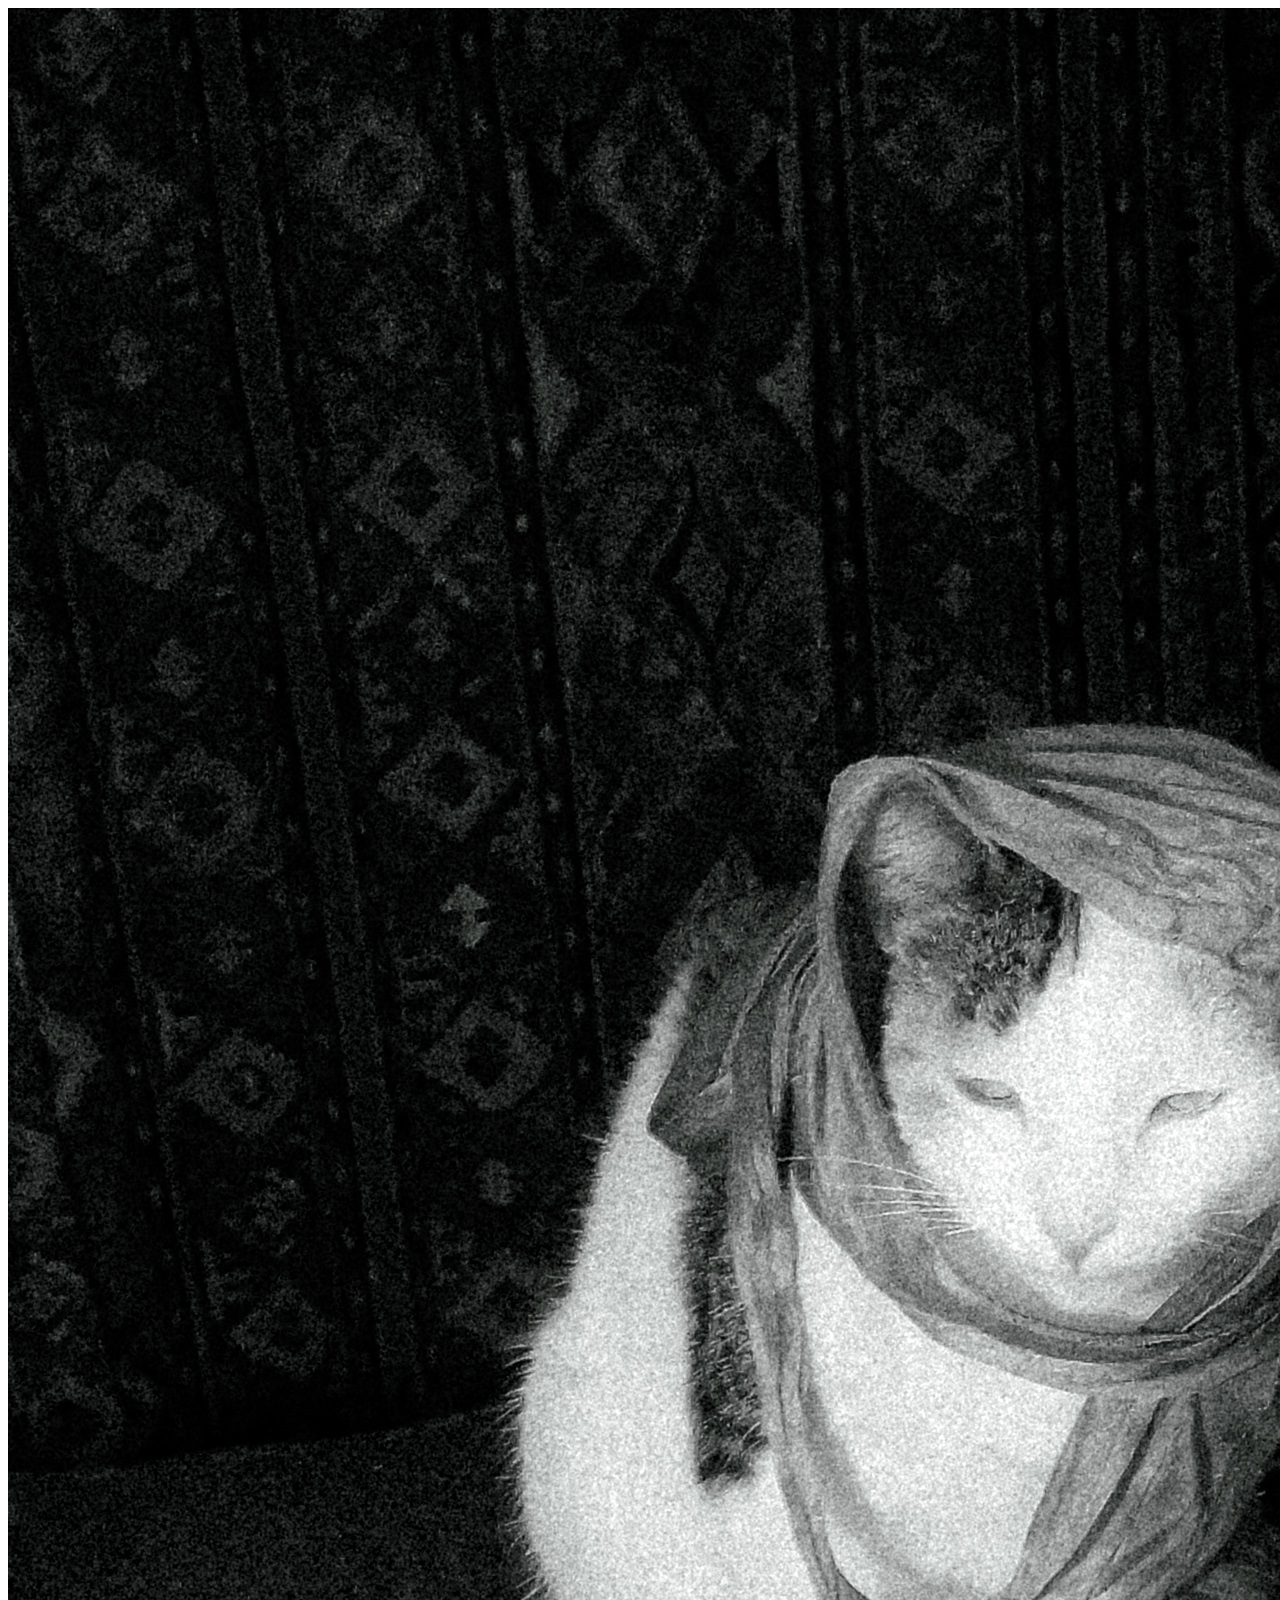
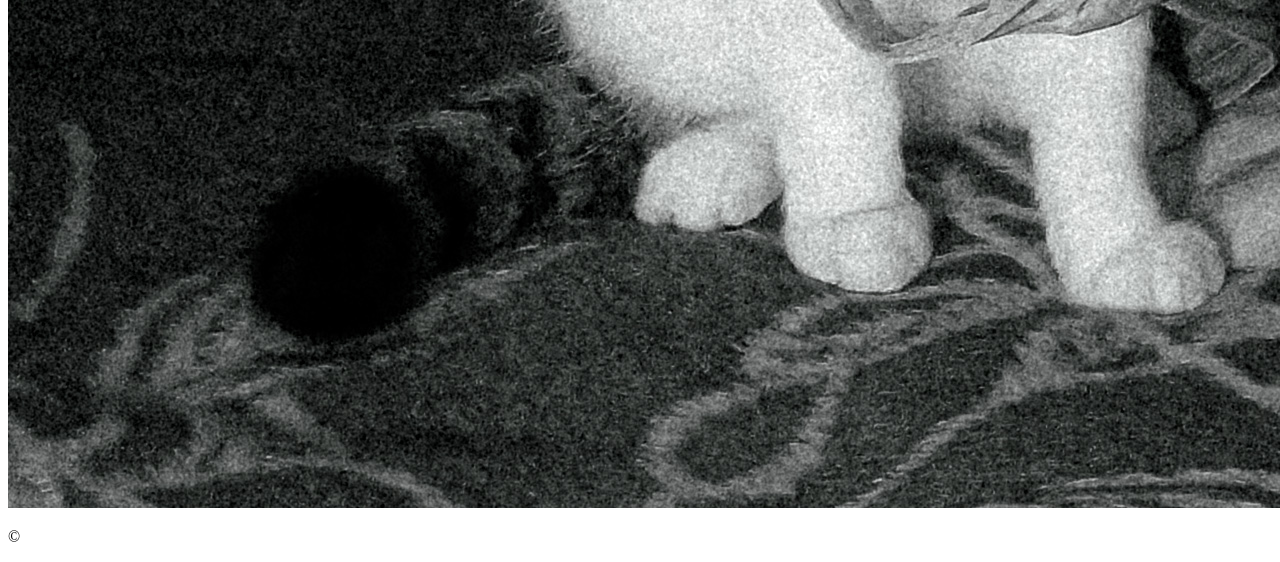
==== Index.html @ 277b0800 "new files with new structure" ====
<!DOCTYPE html>
<html lang="en-ZA">
<head>
    <meta charset="UTF-8">
    <meta name="viewport" content="width=device-width, initial-scale=1.0">
    <title> Layouts </title></title>
    <link rel="stylesheet" href="main.css">
</head>
<body>
  <main>
    <div></div>
    <div><a href="Ginger.html"><img src="images/Ginger.jpg" alt="cat"></a></div>
    <div></div>
    <div></div>
    <div id="ext"><p>&copy;</p></p></div>
    <div></div>
  </main>
</body>
</html>
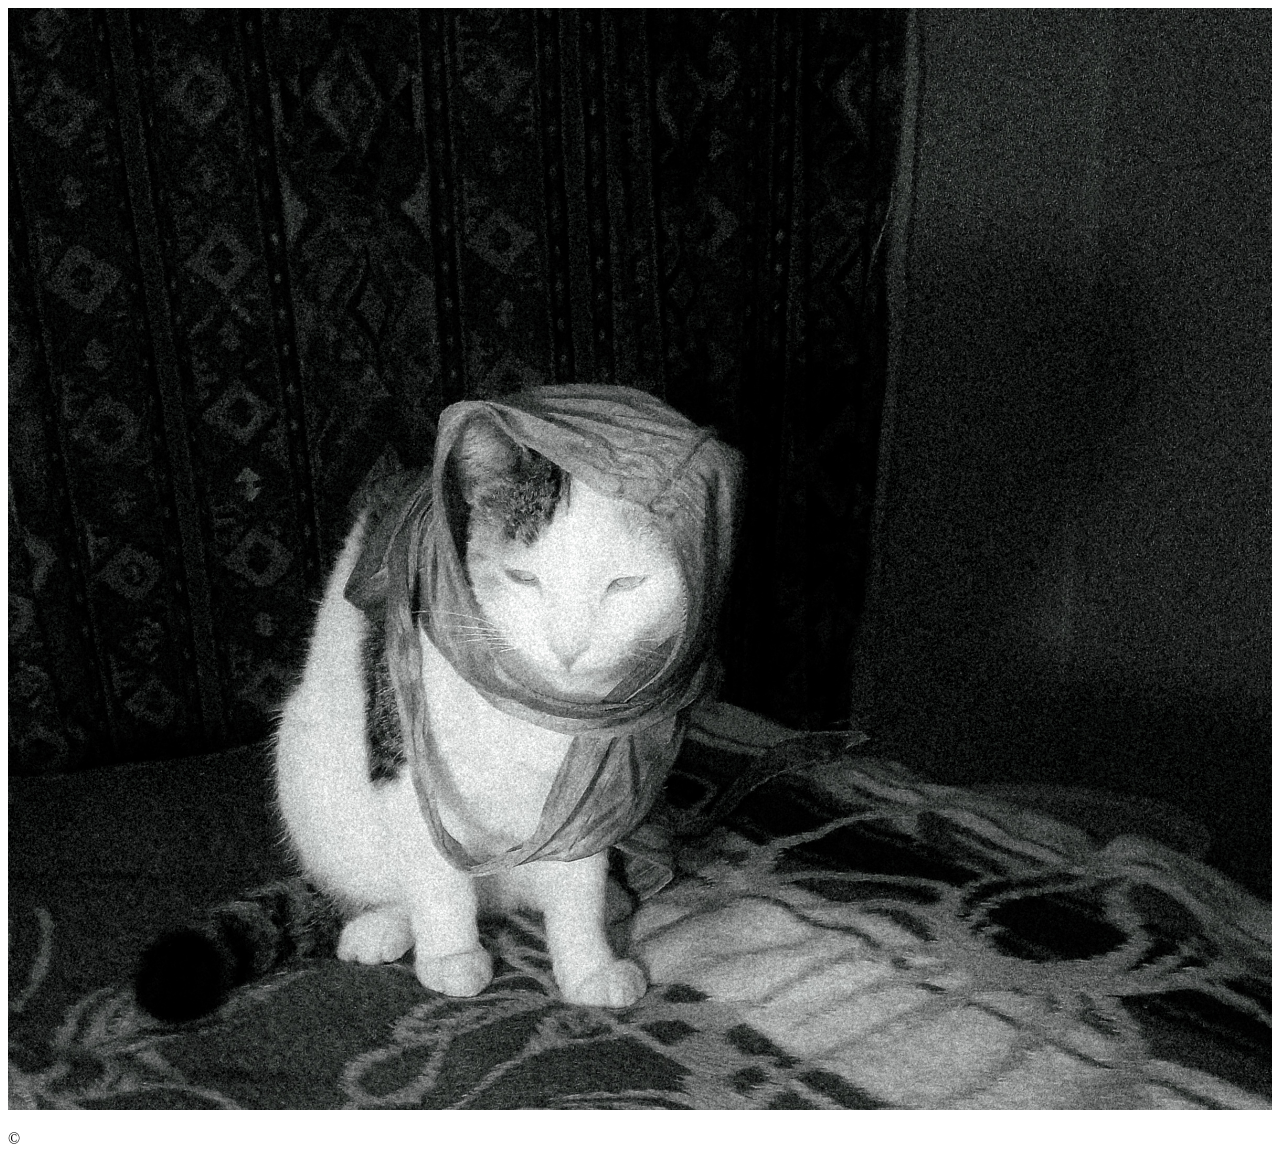
==== commit f5d30b74: "Refactor HTML structure and update CSS styles for layout consistency" ====
--- a/Index.html
+++ b/Index.html
@@ -1,19 +1,28 @@
-<!DOCTYPE html>
+<!doctype html>
 <html lang="en-ZA">
-<head>
-    <meta charset="UTF-8">
-    <meta name="viewport" content="width=device-width, initial-scale=1.0">
-    <title> Layouts </title></title>
-    <link rel="stylesheet" href="main.css">
-</head>
-<body>
-  <main>
-    <div></div>
-    <div><a href="Ginger.html"><img src="images/Ginger.jpg" alt="cat"></a></div>
-    <div></div>
-    <div></div>
-    <div id="ext"><p>&copy;</p></p></div>
-    <div></div>
-  </main>
-</body>
-</html>+  <head>
+    <meta charset="UTF-8" />
+    <meta name="viewport" content="width=device-width, initial-scale=1.0" />
+    <title>Layouts</title>
+    <link rel="stylesheet" href="main.css" />
+  </head>
+  <body>
+    <main>
+      <div class="exone"></div>
+      <div id="ex">
+        <a href="Ginger.html"
+          ><img
+            id="pic"
+            width="100%"
+            height="100%"
+            src="images/Ginger.jpg"
+            alt="cat"
+        /></a>
+      </div>
+      <div></div>
+      <div></div>
+      <div id="ext"><p>&copy;</p></div>
+      <div></div>
+    </main>
+  </body>
+</html>
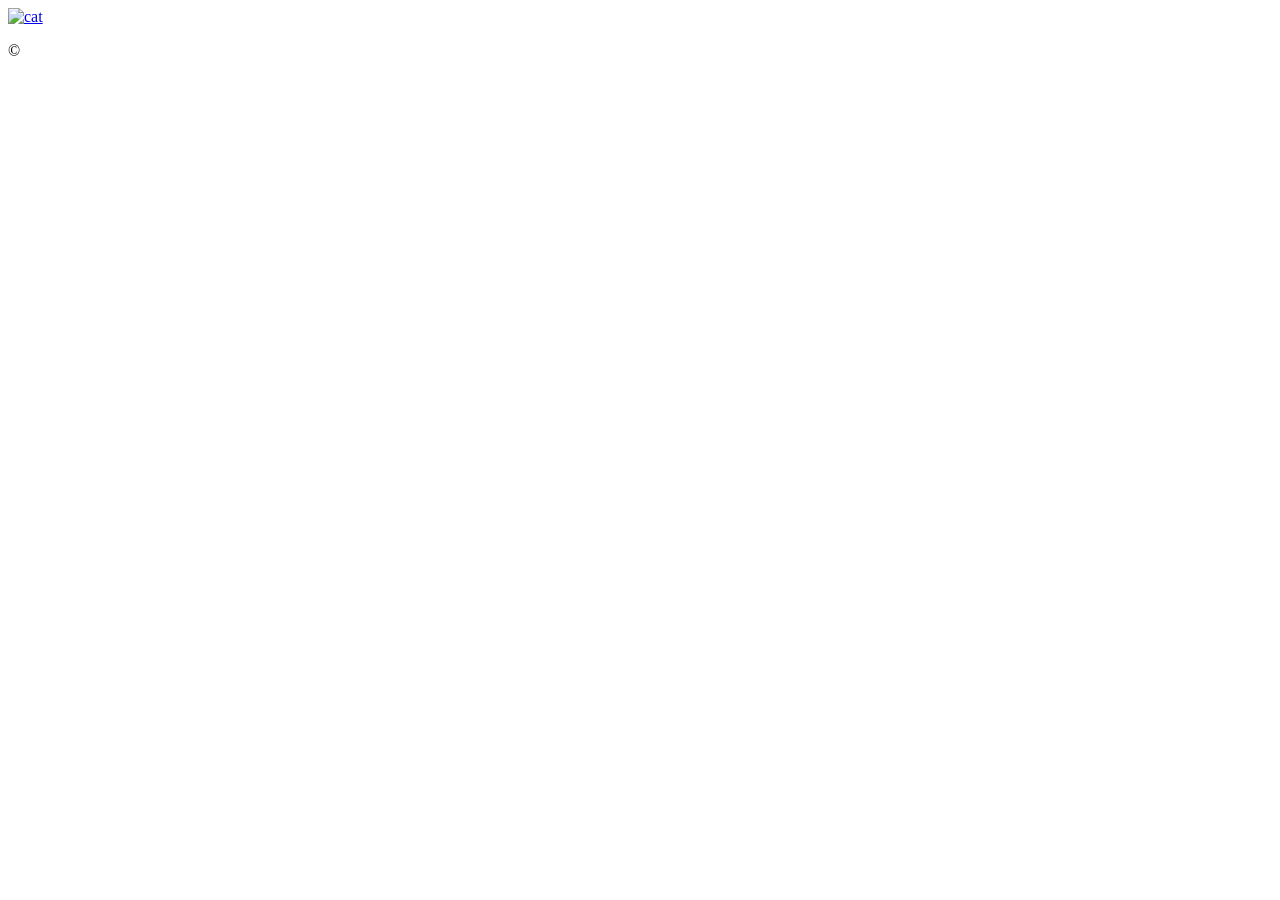
==== commit 6c1198e4: "Fix case sensitivity in links and image sources for consistency" ====
--- a/Index.html
+++ b/Index.html
@@ -10,12 +10,12 @@
     <main>
       <div class="exone"></div>
       <div id="ex">
-        <a href="Ginger.html"
+        <a href="ginger.html"
           ><img
             id="pic"
             width="100%"
             height="100%"
-            src="images/Ginger.jpg"
+            src="images/ginger.jpg"
             alt="cat"
         /></a>
       </div>
